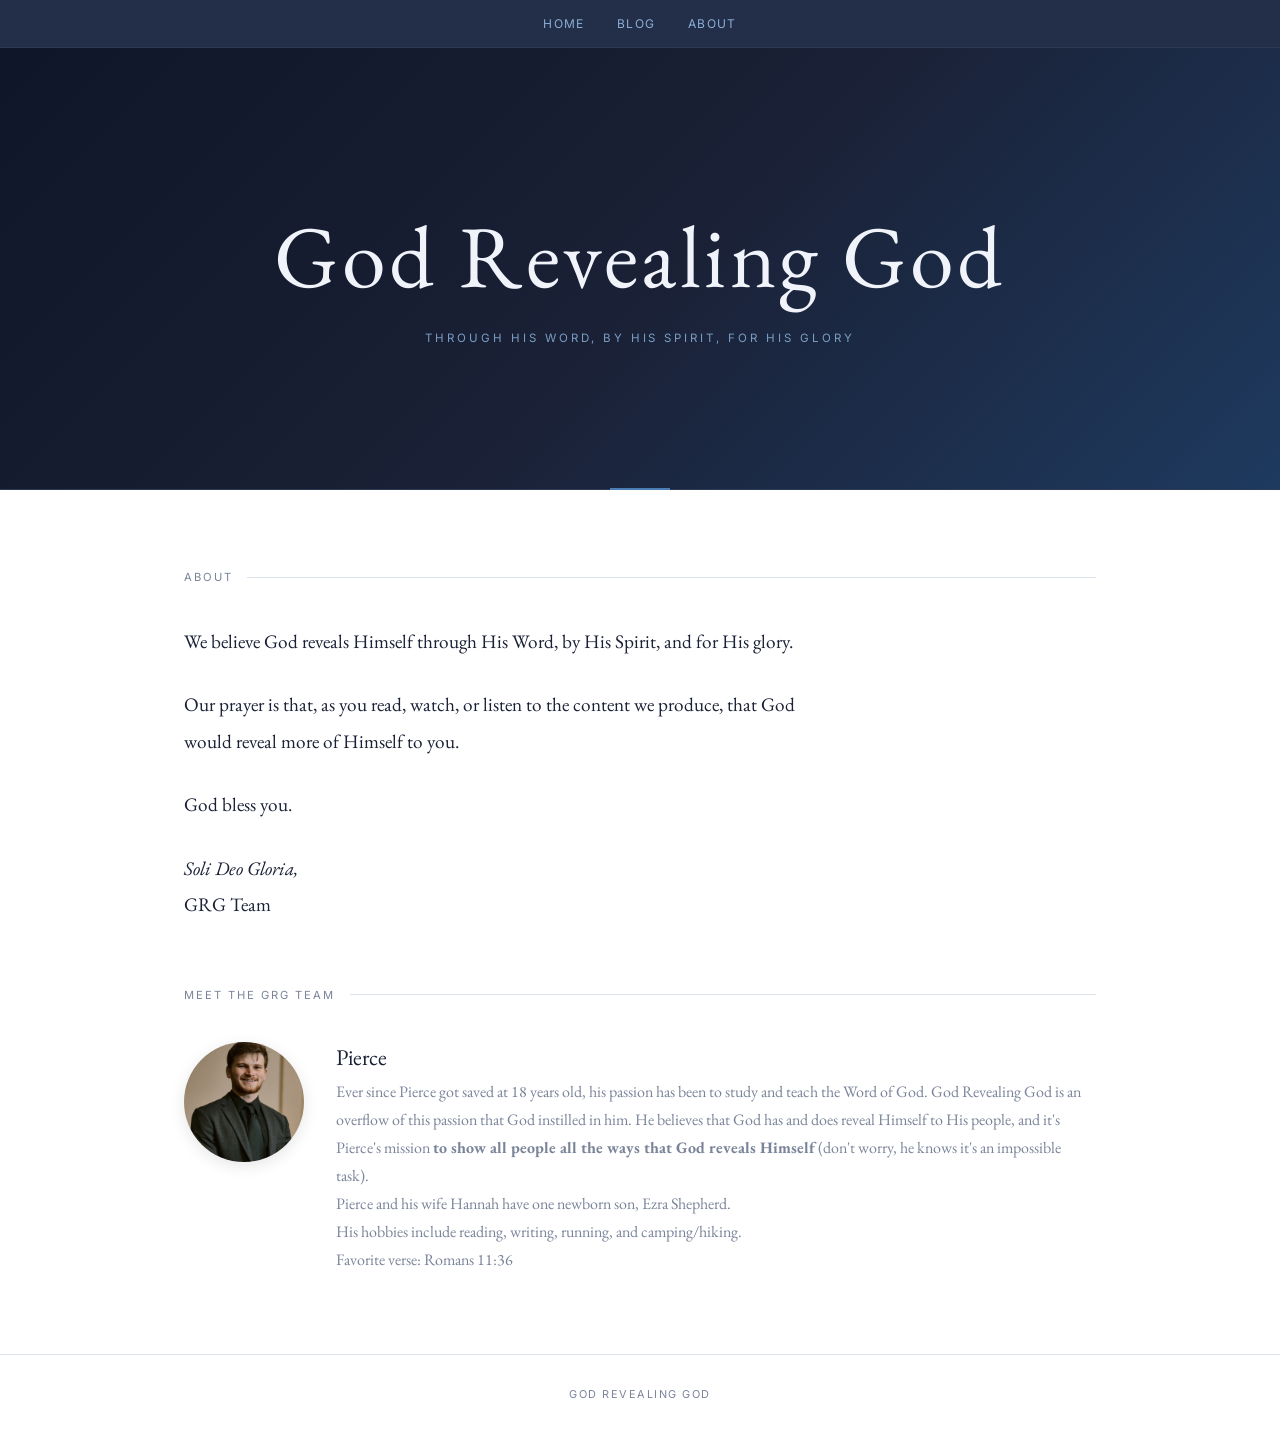
==== about.html @ 6e733f30 "Add Pierce bio to Meet the GRG Team section Co-Authored-By: Claude Sonnet 4.6 <noreply@anthropic.com" ====
<!DOCTYPE html>
<html lang="en">
<head>
  <meta charset="UTF-8">
  <meta name="viewport" content="width=device-width, initial-scale=1.0">
  <title>About — God Revealing God</title>
  <link rel="icon" type="image/png" href="logo.png">
  <link rel="preconnect" href="https://fonts.googleapis.com">
  <link rel="preconnect" href="https://fonts.gstatic.com" crossorigin>
  <link href="https://fonts.googleapis.com/css2?family=EB+Garamond:ital,wght@0,400;0,500;1,400&family=Inter:wght@400;500&display=swap" rel="stylesheet">
  <style>
    *, *::before, *::after { box-sizing: border-box; margin: 0; padding: 0; }

    :root {
      --cream: #ffffff;
      --paper: #f0f3f7;
      --ink:   #1a2035;
      --muted: #7a8499;
      --gold:  #4a7eb5;
      --rule:  #dde3ec;
      --serif: 'EB Garamond', Georgia, serif;
      --sans:  'Inter', system-ui, sans-serif;
    }

    body {
      background: var(--cream);
      color: var(--ink);
      font-family: var(--serif);
      min-height: 100vh;
    }

    /* ── Nav ── */
    nav {
      display: flex;
      justify-content: center;
      gap: 2rem;
      padding: 1rem 1.5rem;
      background: #232e48;
      border-bottom: 1px solid #2c3a55;
      font-family: var(--sans);
      font-size: .75rem;
      letter-spacing: .12em;
      text-transform: uppercase;
    }

    nav a {
      color: #8aadd4;
      text-decoration: none;
      transition: color .18s;
    }

    nav a:hover { color: #f0f4fa; }

    /* ── Hero ── */
    .hero {
      display: flex;
      flex-direction: column;
      align-items: center;
      justify-content: center;
      text-align: center;
      padding: 10rem 2rem 9rem;
      background: linear-gradient(135deg, #0f1628 0%, #1a2035 50%, #1e3a5f 100%);
      position: relative;
      border-bottom: 1px solid #2c3a55;
    }

    .hero::after {
      content: '';
      position: absolute;
      bottom: -1px; left: 50%;
      transform: translateX(-50%);
      width: 60px; height: 2px;
      background: var(--gold);
    }

    .hero-title {
      font-size: clamp(2.8rem, 8vw, 5.5rem);
      font-weight: 400;
      letter-spacing: .04em;
      color: #f0f4fa;
      line-height: 1.08;
    }

    .hero-tagline {
      font-family: var(--sans);
      font-size: .72rem;
      letter-spacing: .26em;
      text-transform: uppercase;
      color: #7a9ec4;
      margin-top: 1.75rem;
    }

    /* ── Section ── */
    .section { max-width: 960px; margin: 0 auto; padding: 5rem 1.5rem; }

    .section-label {
      font-family: var(--sans);
      font-size: .7rem;
      letter-spacing: .18em;
      text-transform: uppercase;
      color: var(--muted);
      margin-bottom: 2.5rem;
      display: flex;
      align-items: center;
      gap: .9rem;
    }

    .section-label::after {
      content: '';
      flex: 1;
      height: 1px;
      background: var(--rule);
    }

    .about-body {
      font-size: 1.2rem;
      line-height: 1.9;
      max-width: 640px;
    }

    .about-body p { margin-bottom: 1.4em; }
    .about-body p:last-child { margin-bottom: 0; }

    /* ── Team ── */
    .team-card {
      display: flex;
      align-items: flex-start;
      gap: 2rem;
    }

    .team-photo {
      width: 120px;
      height: 120px;
      border-radius: 50%;
      object-fit: cover;
      flex-shrink: 0;
      box-shadow: 0 4px 16px rgba(0,0,0,.1);
    }

    .team-name {
      font-size: 1.4rem;
      font-weight: 400;
      margin-bottom: .4rem;
    }

    .team-bio {
      font-size: 1rem;
      line-height: 1.75;
      color: var(--muted);
      margin: 0;
    }

    @media (max-width: 480px) {
      .team-card { flex-direction: column; align-items: center; text-align: center; }
    }

    /* ── Footer ── */
    footer {
      border-top: 1px solid var(--rule);
      padding: 2rem 1.5rem;
      text-align: center;
      font-family: var(--sans);
      font-size: .68rem;
      letter-spacing: .14em;
      text-transform: uppercase;
      color: var(--muted);
    }
  </style>
</head>
<body>

  <!-- Nav -->
  <nav>
    <a href="index.html">Home</a>
    <a href="https://godrevealinggod.substack.com" target="_blank" rel="noopener">Blog</a>
    <a href="about.html">About</a>
  </nav>

  <!-- Hero -->
  <section class="hero">
    <h1 class="hero-title">God Revealing God</h1>
    <p class="hero-tagline">through His Word, by His Spirit, for His glory</p>
  </section>

  <!-- About -->
  <div class="section">
    <div class="section-label">About</div>
    <div class="about-body">
      <p>We believe God reveals Himself through His Word, by His Spirit, and for His glory.</p>
      <p>Our prayer is that, as you read, watch, or listen to the content we produce, that God would reveal more of Himself to you.</p>
      <p>God bless you.</p>
      <p><em>Soli Deo Gloria,</em><br>GRG Team</p>
    </div>

    <div class="team-section">
      <div class="section-label" style="margin-top: 4rem;">Meet the GRG Team</div>
      <div class="team-card">
        <img class="team-photo" src="pierce.png" alt="Pierce">
        <div class="team-info">
          <h2 class="team-name">Pierce</h2>
          <p class="team-bio">Ever since Pierce got saved at 18 years old, his passion has been to study and teach the Word of God. God Revealing God is an overflow of this passion that God instilled in him. He believes that God has and does reveal Himself to His people, and it's Pierce's mission <strong>to show all people all the ways that God reveals Himself</strong> (don't worry, he knows it's an impossible task).</p>
          <p class="team-bio">Pierce and his wife Hannah have one newborn son, Ezra Shepherd.</p>
          <p class="team-bio">His hobbies include reading, writing, running, and camping/hiking.</p>
          <p class="team-bio">Favorite verse: Romans 11:36</p>
        </div>
      </div>
    </div>
  </div>

  <footer>God Revealing God</footer>

</body>
</html>
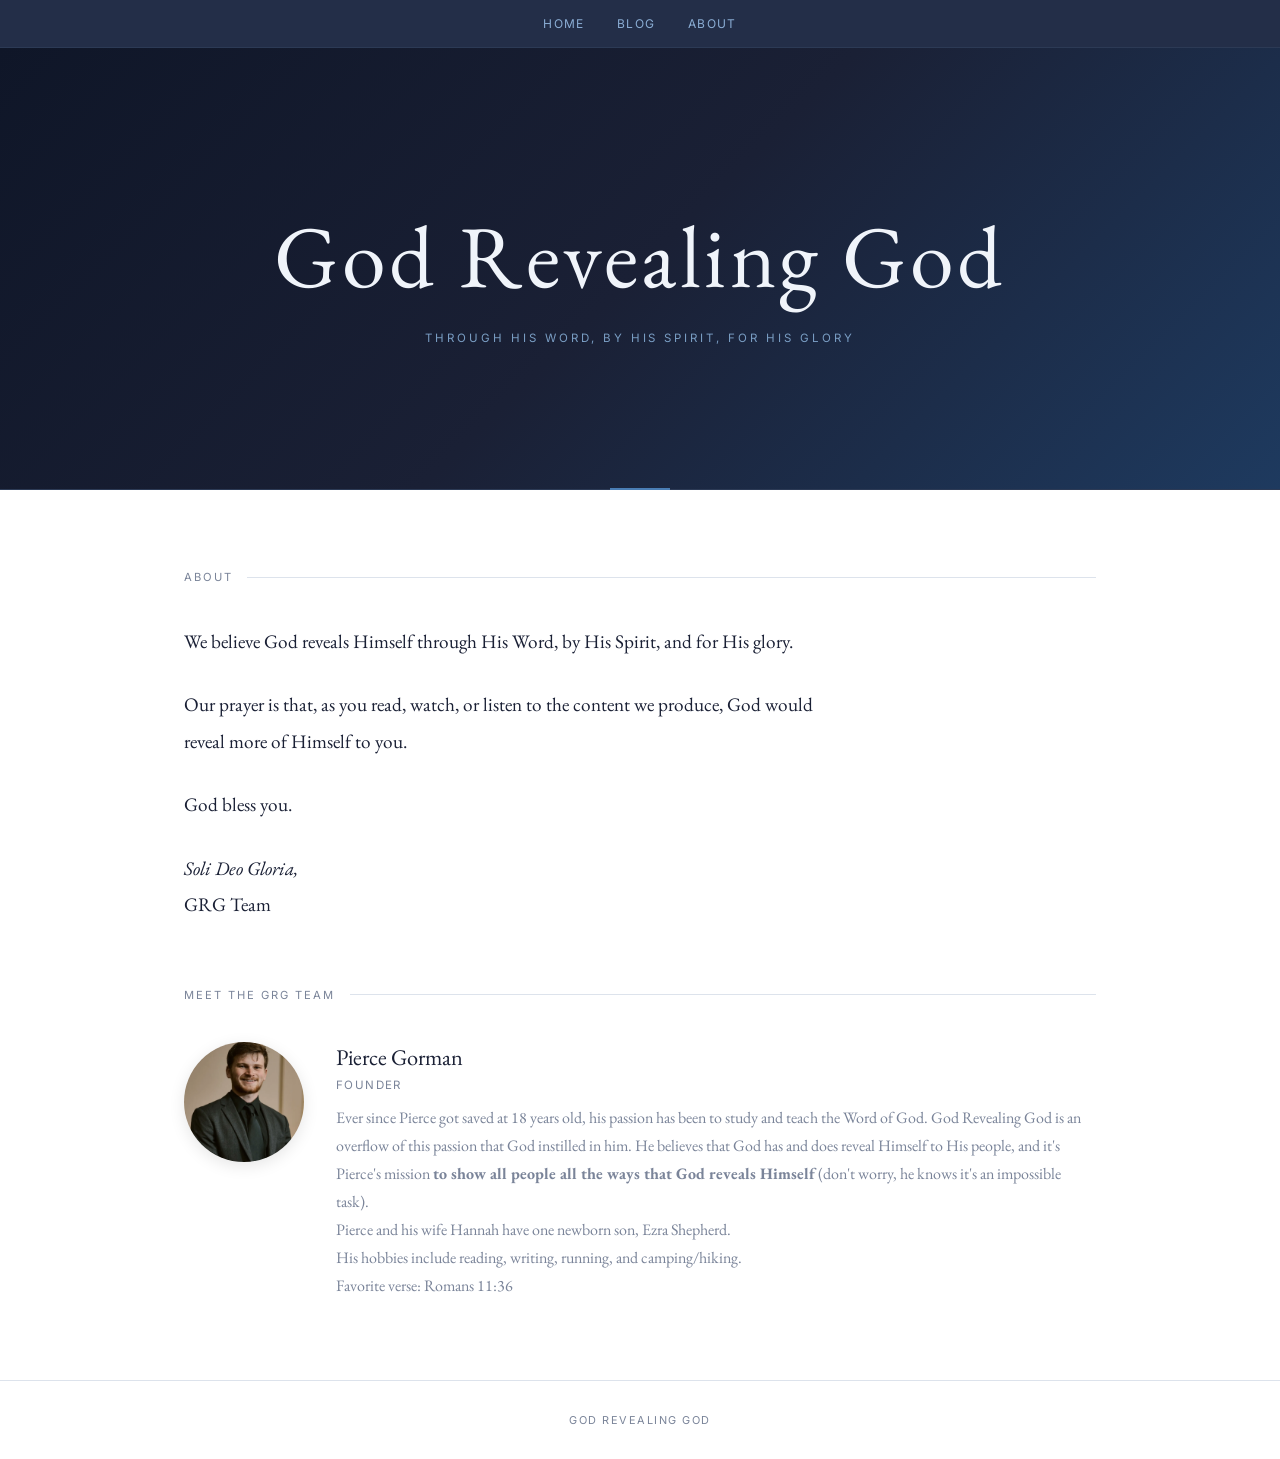
==== commit 59ff64cf: "Fix duplicate that, add full name and Founder title Co-Authored-By: Claude Sonnet 4.6 <noreply@anthr" ====
--- a/about.html
+++ b/about.html
@@ -187,7 +187,7 @@
     <div class="section-label">About</div>
     <div class="about-body">
       <p>We believe God reveals Himself through His Word, by His Spirit, and for His glory.</p>
-      <p>Our prayer is that, as you read, watch, or listen to the content we produce, that God would reveal more of Himself to you.</p>
+      <p>Our prayer is that, as you read, watch, or listen to the content we produce, God would reveal more of Himself to you.</p>
       <p>God bless you.</p>
       <p><em>Soli Deo Gloria,</em><br>GRG Team</p>
     </div>
@@ -197,7 +197,8 @@
       <div class="team-card">
         <img class="team-photo" src="pierce.png" alt="Pierce">
         <div class="team-info">
-          <h2 class="team-name">Pierce</h2>
+          <h2 class="team-name">Pierce Gorman</h2>
+          <p style="font-family:var(--sans);font-size:.72rem;letter-spacing:.12em;text-transform:uppercase;color:var(--muted);margin-bottom:.75rem;">Founder</p>
           <p class="team-bio">Ever since Pierce got saved at 18 years old, his passion has been to study and teach the Word of God. God Revealing God is an overflow of this passion that God instilled in him. He believes that God has and does reveal Himself to His people, and it's Pierce's mission <strong>to show all people all the ways that God reveals Himself</strong> (don't worry, he knows it's an impossible task).</p>
           <p class="team-bio">Pierce and his wife Hannah have one newborn son, Ezra Shepherd.</p>
           <p class="team-bio">His hobbies include reading, writing, running, and camping/hiking.</p>
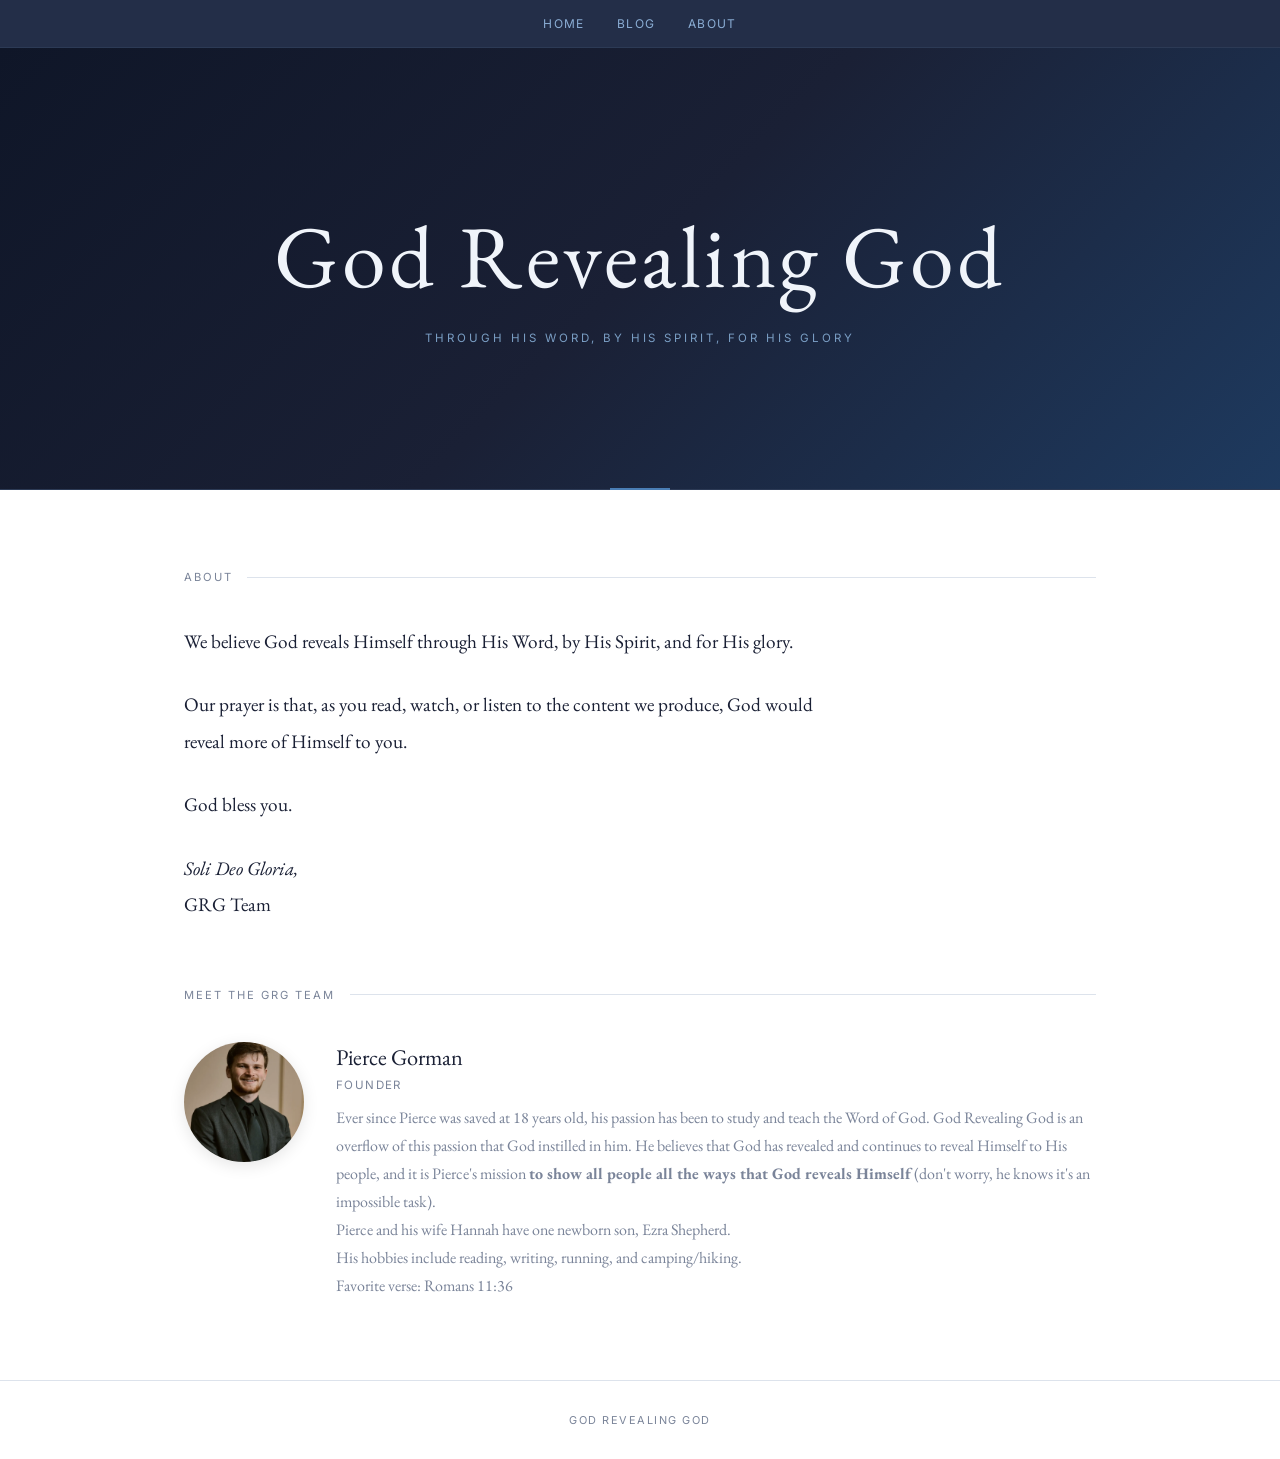
==== commit 79ae5473: "Update Pierce bio with revised wording Co-Authored-By: Claude Sonnet 4.6 <noreply@anthropic.com>" ====
--- a/about.html
+++ b/about.html
@@ -199,7 +199,7 @@
         <div class="team-info">
           <h2 class="team-name">Pierce Gorman</h2>
           <p style="font-family:var(--sans);font-size:.72rem;letter-spacing:.12em;text-transform:uppercase;color:var(--muted);margin-bottom:.75rem;">Founder</p>
-          <p class="team-bio">Ever since Pierce got saved at 18 years old, his passion has been to study and teach the Word of God. God Revealing God is an overflow of this passion that God instilled in him. He believes that God has and does reveal Himself to His people, and it's Pierce's mission <strong>to show all people all the ways that God reveals Himself</strong> (don't worry, he knows it's an impossible task).</p>
+          <p class="team-bio">Ever since Pierce was saved at 18 years old, his passion has been to study and teach the Word of God. God Revealing God is an overflow of this passion that God instilled in him. He believes that God has revealed and continues to reveal Himself to His people, and it is Pierce's mission <strong>to show all people all the ways that God reveals Himself</strong> (don't worry, he knows it's an impossible task).</p>
           <p class="team-bio">Pierce and his wife Hannah have one newborn son, Ezra Shepherd.</p>
           <p class="team-bio">His hobbies include reading, writing, running, and camping/hiking.</p>
           <p class="team-bio">Favorite verse: Romans 11:36</p>
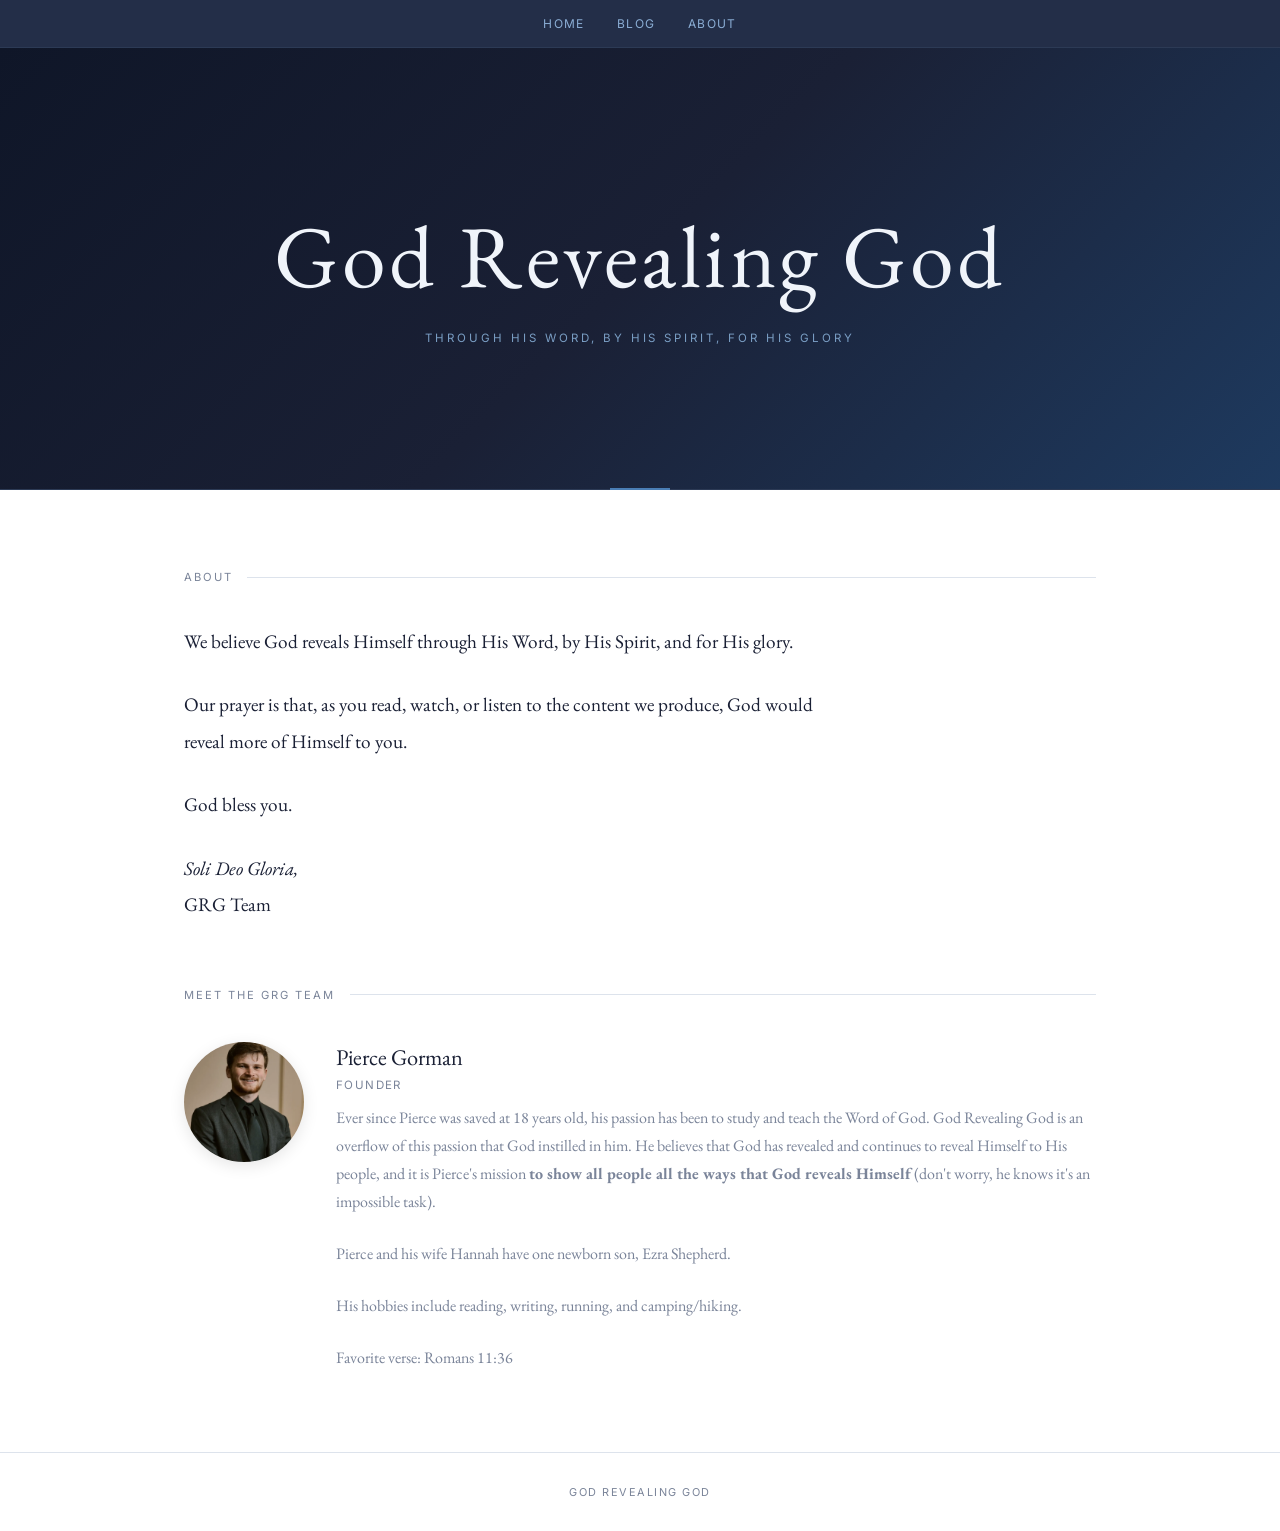
==== commit d22c7d8d: "Increase spacing between bio paragraphs Co-Authored-By: Claude Sonnet 4.6 <noreply@anthropic.com>" ====
--- a/about.html
+++ b/about.html
@@ -147,8 +147,10 @@
       font-size: 1rem;
       line-height: 1.75;
       color: var(--muted);
-      margin: 0;
-    }
+      margin: 0 0 1.5rem;
+    }
+
+    .team-bio:last-child { margin-bottom: 0; }
 
     @media (max-width: 480px) {
       .team-card { flex-direction: column; align-items: center; text-align: center; }
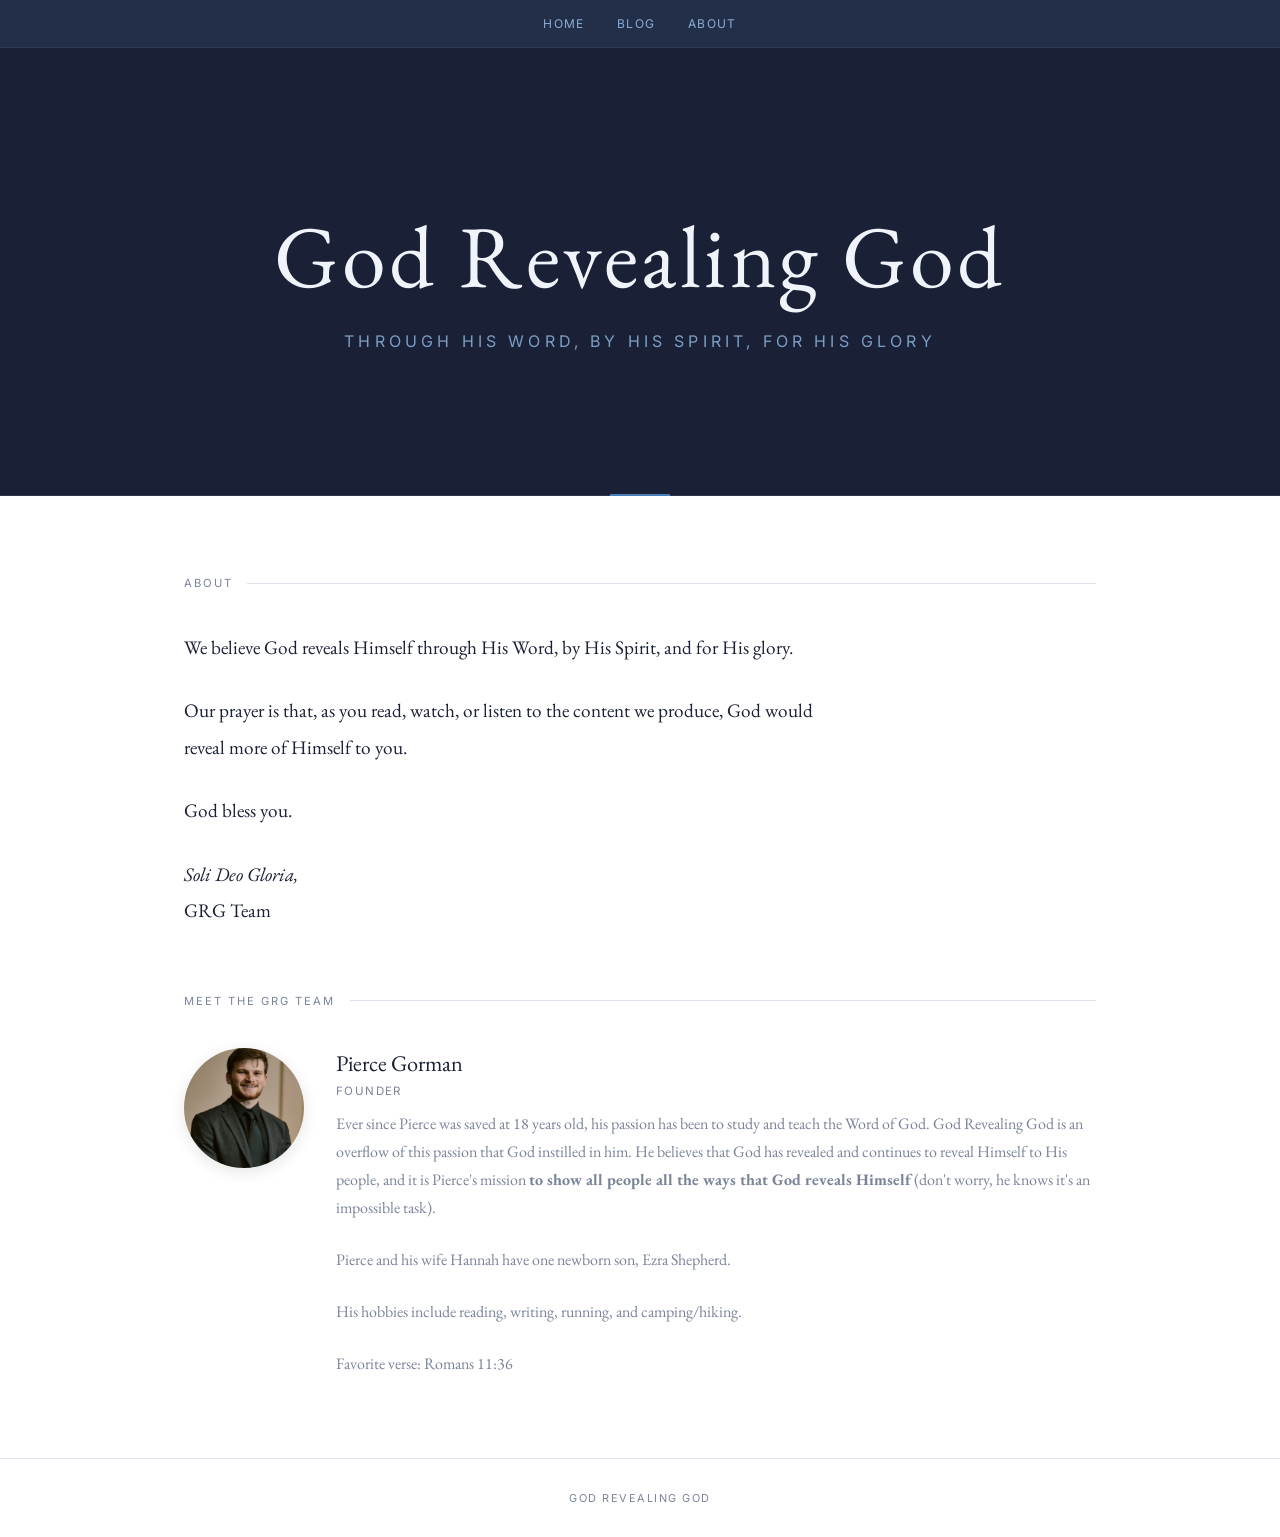
==== commit 32aee87f: "Increase hero tagline font size Co-Authored-By: Claude Sonnet 4.6 <noreply@anthropic.com>" ====
--- a/about.html
+++ b/about.html
@@ -59,7 +59,7 @@
       justify-content: center;
       text-align: center;
       padding: 10rem 2rem 9rem;
-      background: linear-gradient(135deg, #0f1628 0%, #1a2035 50%, #1e3a5f 100%);
+      background: #1a2035;
       position: relative;
       border-bottom: 1px solid #2c3a55;
     }
@@ -83,7 +83,7 @@
 
     .hero-tagline {
       font-family: var(--sans);
-      font-size: .72rem;
+      font-size: 1rem;
       letter-spacing: .26em;
       text-transform: uppercase;
       color: #7a9ec4;
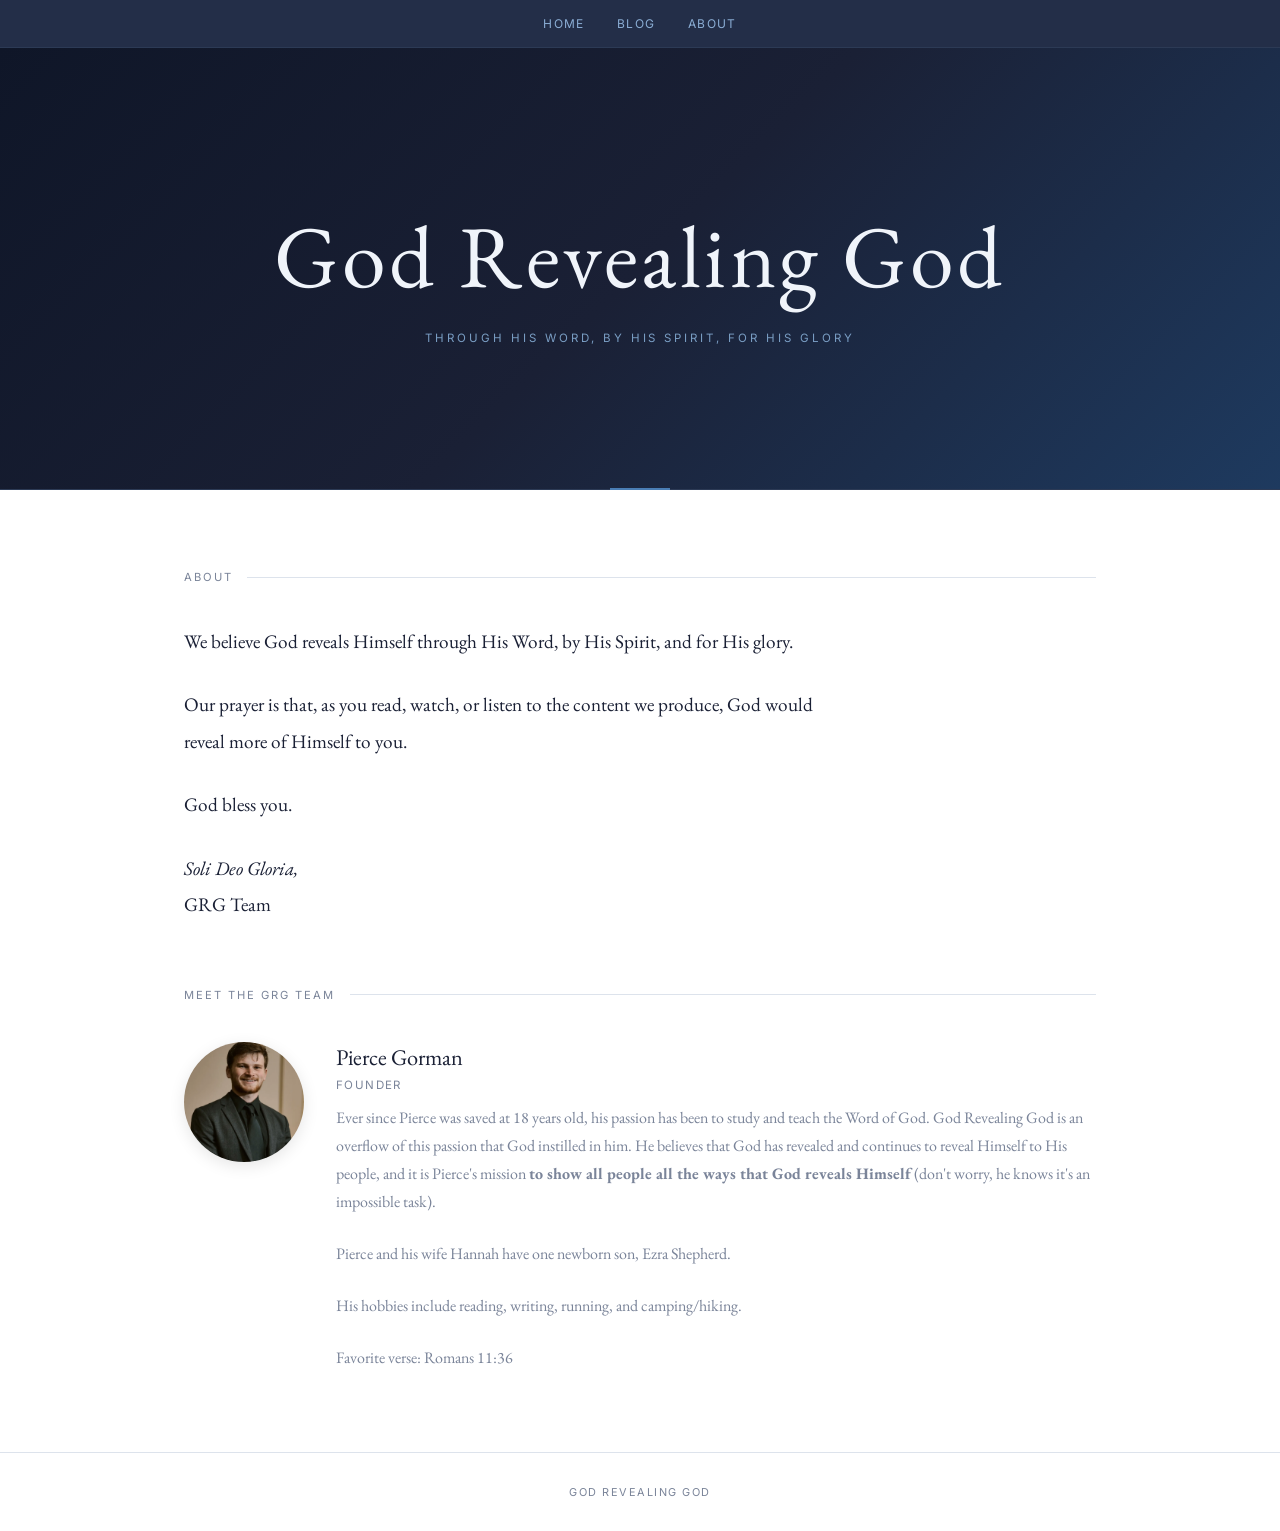
==== commit 03ece33a: "Revert hero to gradient and tagline to original size Co-Authored-By: Claude Sonnet 4.6 <noreply@anth" ====
--- a/about.html
+++ b/about.html
@@ -59,7 +59,7 @@
       justify-content: center;
       text-align: center;
       padding: 10rem 2rem 9rem;
-      background: #1a2035;
+      background: linear-gradient(135deg, #0f1628 0%, #1a2035 50%, #1e3a5f 100%);
       position: relative;
       border-bottom: 1px solid #2c3a55;
     }
@@ -83,7 +83,7 @@
 
     .hero-tagline {
       font-family: var(--sans);
-      font-size: 1rem;
+      font-size: .72rem;
       letter-spacing: .26em;
       text-transform: uppercase;
       color: #7a9ec4;
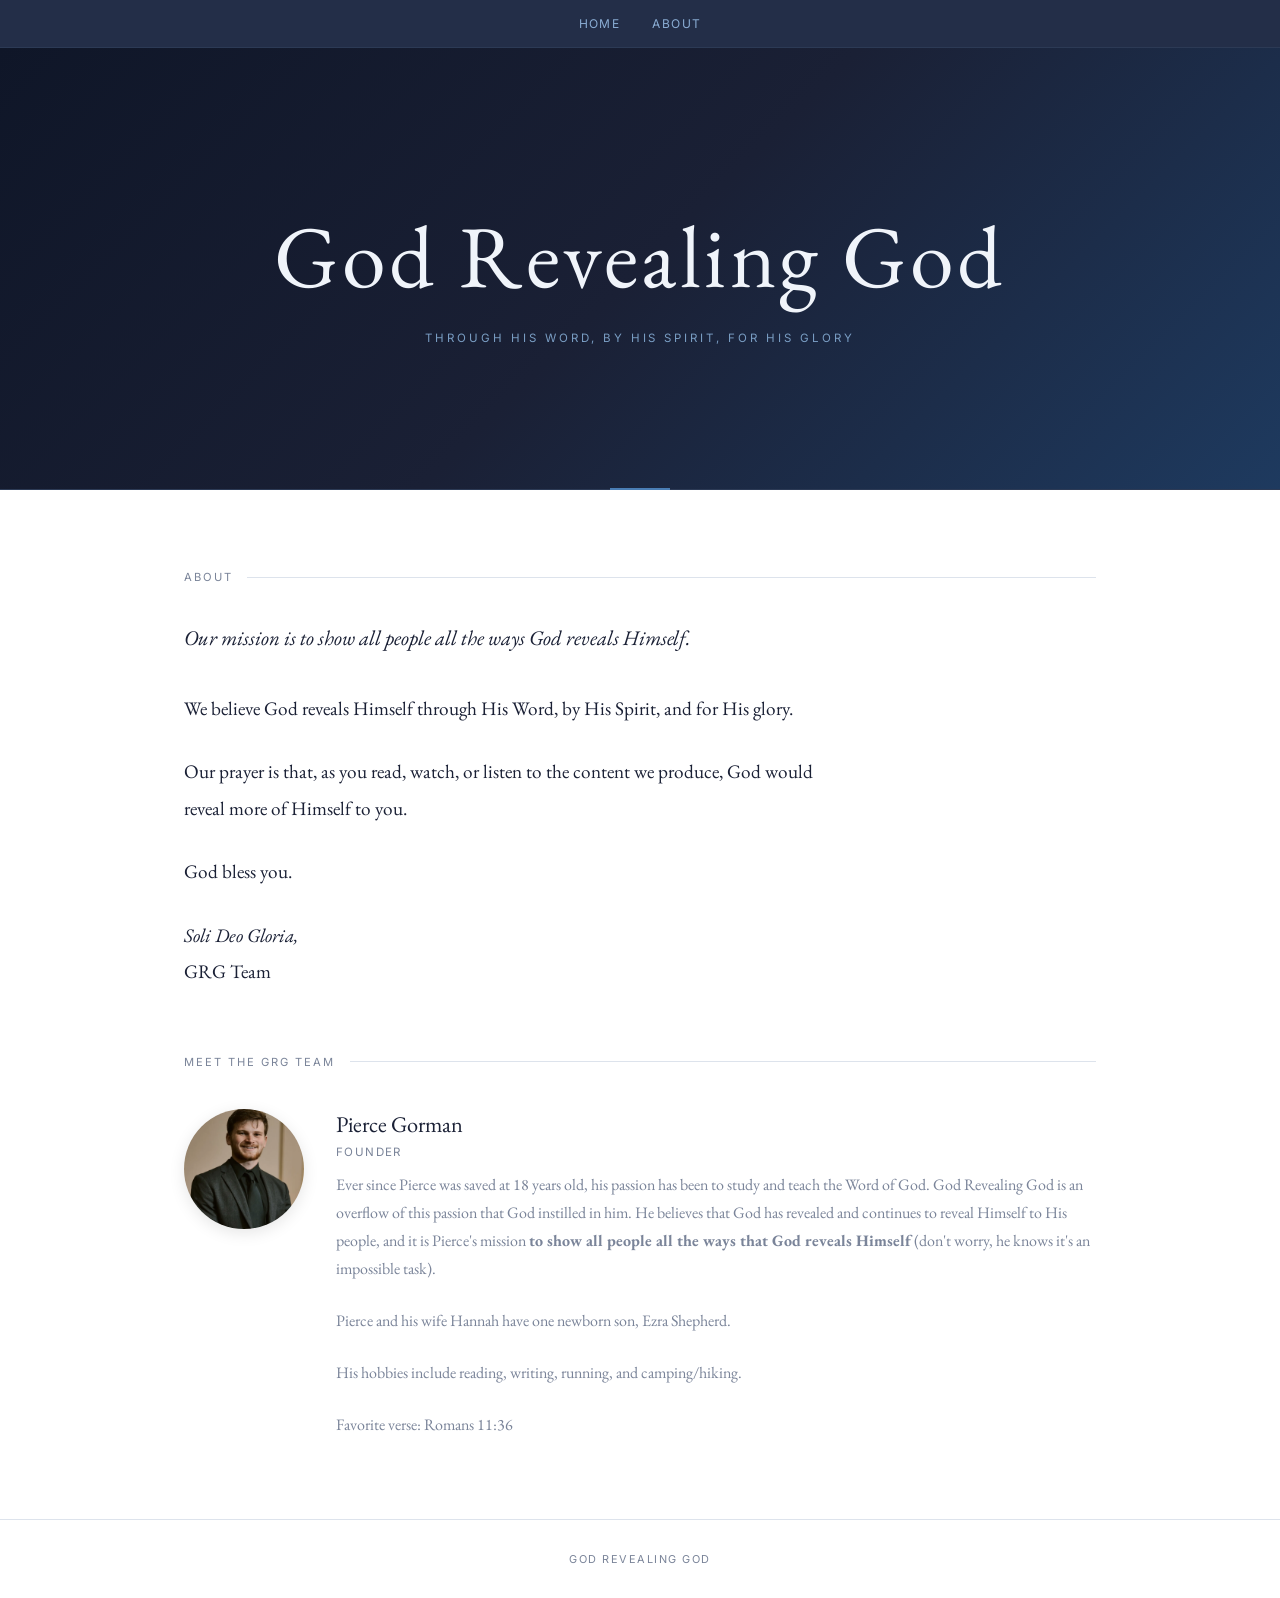
==== commit 8dafa9fd: "Remove Blog nav link, add mission statement to About Co-Authored-By: Claude Sonnet 4.6 <noreply@anth" ====
--- a/about.html
+++ b/about.html
@@ -174,7 +174,6 @@
   <!-- Nav -->
   <nav>
     <a href="index.html">Home</a>
-    <a href="https://godrevealinggod.substack.com" target="_blank" rel="noopener">Blog</a>
     <a href="about.html">About</a>
   </nav>
 
@@ -187,6 +186,7 @@
   <!-- About -->
   <div class="section">
     <div class="section-label">About</div>
+    <p style="font-size:1.3rem;font-style:italic;margin-bottom:2.5rem;color:var(--ink);">Our mission is to show all people all the ways God reveals Himself.</p>
     <div class="about-body">
       <p>We believe God reveals Himself through His Word, by His Spirit, and for His glory.</p>
       <p>Our prayer is that, as you read, watch, or listen to the content we produce, God would reveal more of Himself to you.</p>
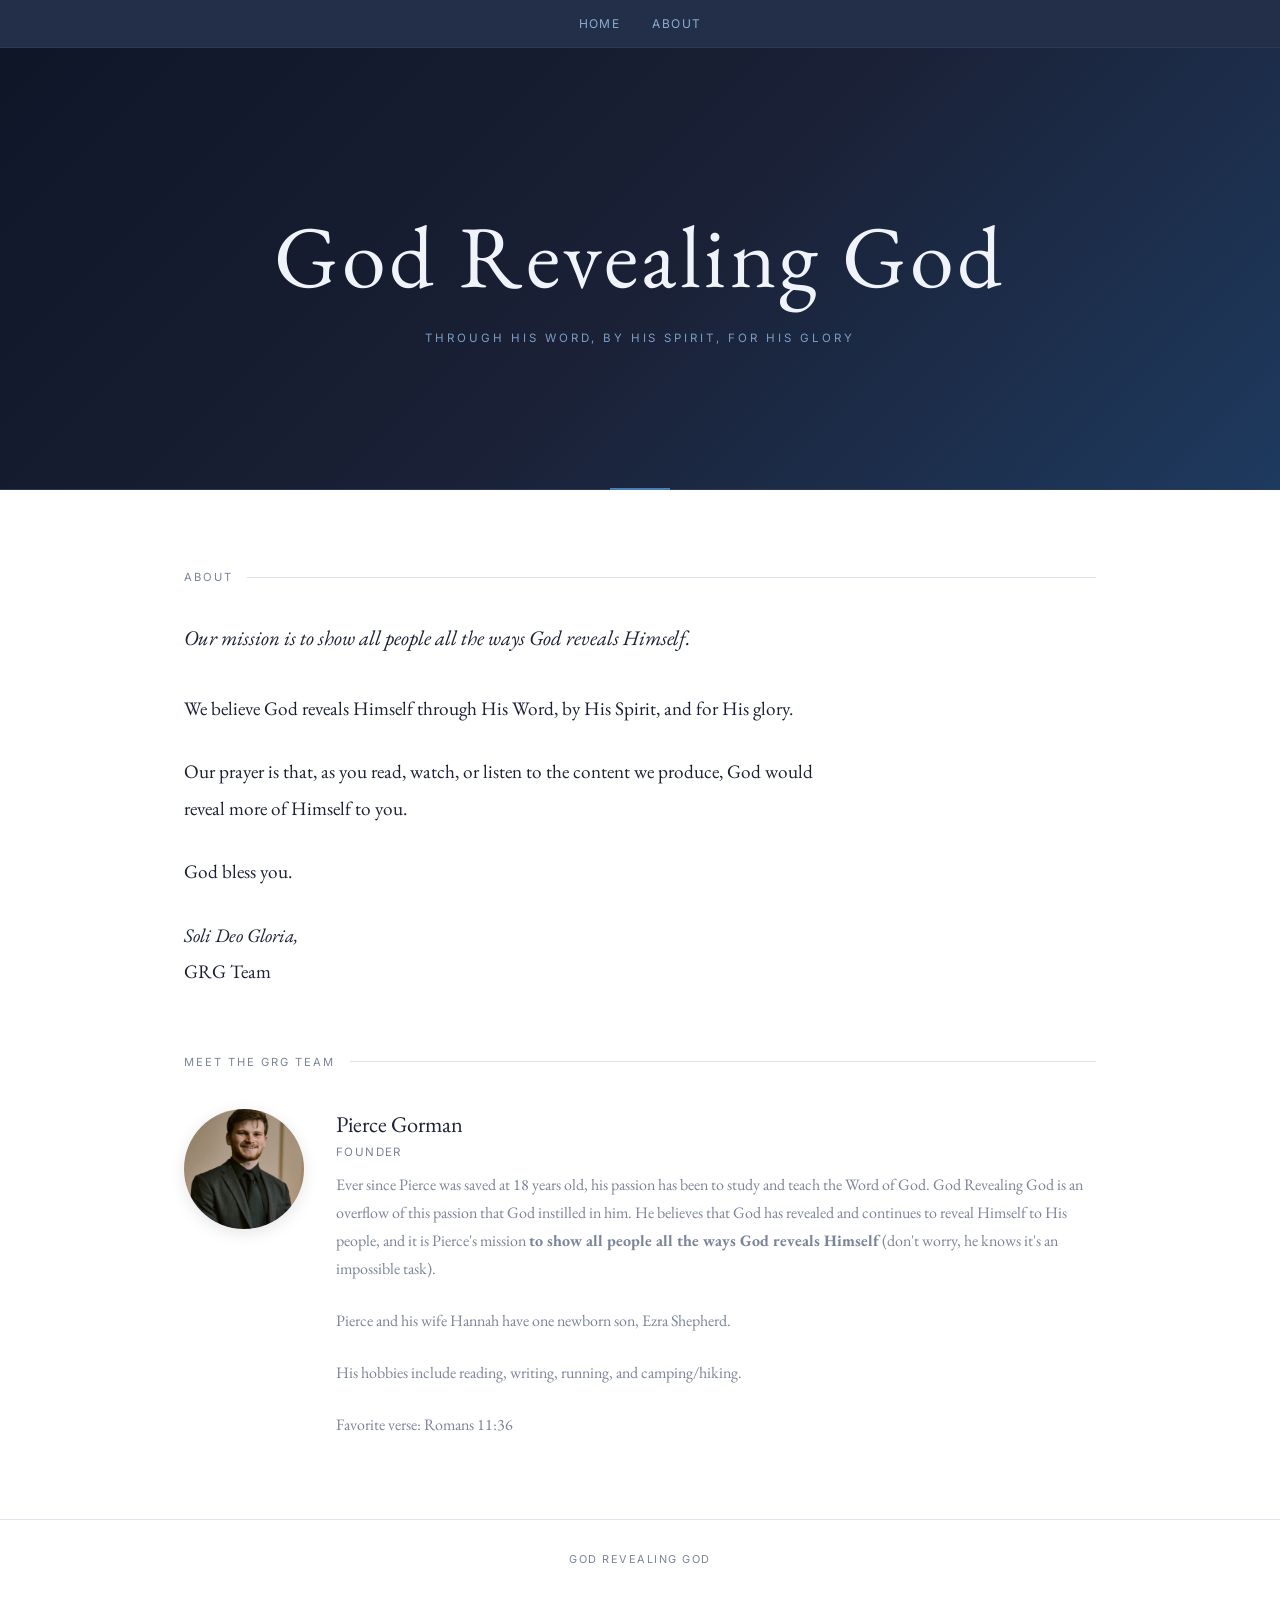
==== commit 34688225: "Remove redundant that from bio Co-Authored-By: Claude Sonnet 4.6 <noreply@anthropic.com>" ====
--- a/about.html
+++ b/about.html
@@ -201,7 +201,7 @@
         <div class="team-info">
           <h2 class="team-name">Pierce Gorman</h2>
           <p style="font-family:var(--sans);font-size:.72rem;letter-spacing:.12em;text-transform:uppercase;color:var(--muted);margin-bottom:.75rem;">Founder</p>
-          <p class="team-bio">Ever since Pierce was saved at 18 years old, his passion has been to study and teach the Word of God. God Revealing God is an overflow of this passion that God instilled in him. He believes that God has revealed and continues to reveal Himself to His people, and it is Pierce's mission <strong>to show all people all the ways that God reveals Himself</strong> (don't worry, he knows it's an impossible task).</p>
+          <p class="team-bio">Ever since Pierce was saved at 18 years old, his passion has been to study and teach the Word of God. God Revealing God is an overflow of this passion that God instilled in him. He believes that God has revealed and continues to reveal Himself to His people, and it is Pierce's mission <strong>to show all people all the ways God reveals Himself</strong> (don't worry, he knows it's an impossible task).</p>
           <p class="team-bio">Pierce and his wife Hannah have one newborn son, Ezra Shepherd.</p>
           <p class="team-bio">His hobbies include reading, writing, running, and camping/hiking.</p>
           <p class="team-bio">Favorite verse: Romans 11:36</p>
